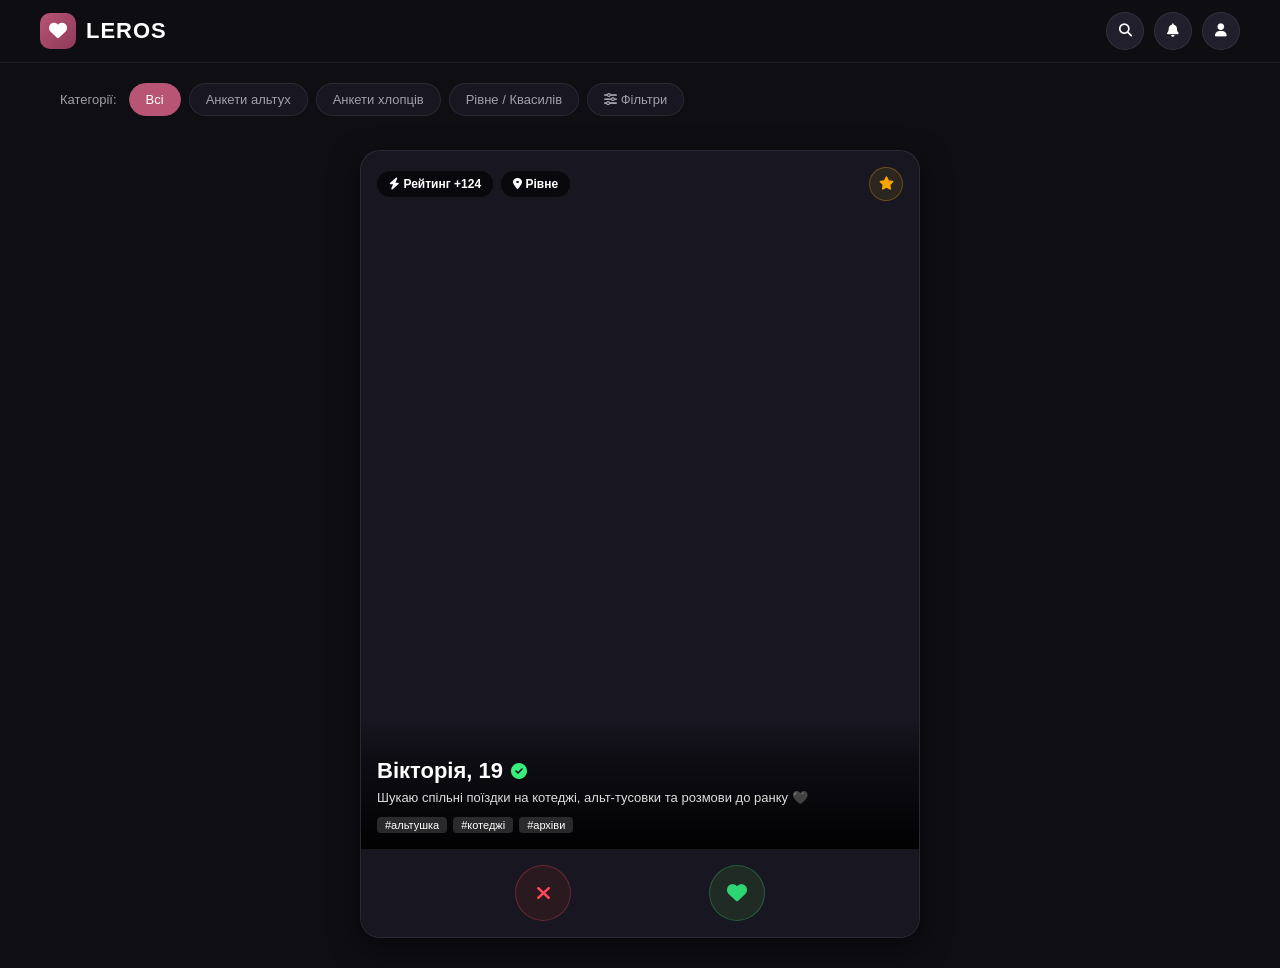
==== pages/index.html @ 8351392c "Test" ====
<!DOCTYPE html>
<html lang="uk">
<head>
    <meta charset="UTF-8">
    <meta name="viewport" content="width=device-width, initial-scale=1.0">
    <title>LEROS — Профілі</title>
    <link rel="stylesheet" href="style.css">
    <link rel="stylesheet" href="https://cdnjs.cloudflare.com/ajax/libs/font-awesome/6.4.0/css/all.min.css">
</head>
<body>

    <!-- Header / Navbar -->
    <header class="app-header">
        <div class="header-container">
            <div class="brand-logo">
                <div class="logo-icon">
                    <i class="fa-solid fa-heart"></i>
                </div>
                <span class="logo-text">LEROS</span>
            </div>

            <div class="header-actions">
                <button class="icon-btn" aria-label="Пошук"><i class="fa-solid fa-magnifying-glass"></i></button>
                <button class="icon-btn" aria-label="Сповіщення"><i class="fa-solid fa-bell"></i></button>
                <button class="icon-btn avatar-btn" aria-label="Профіль"><i class="fa-solid fa-user"></i></button>
            </div>
        </div>
    </header>

    <!-- Main Container -->
    <main class="main-layout">

        <!-- Feed Content Area -->
        <section class="content-area">

            <!-- Category Filter Bar -->
            <div class="category-bar">
                <span class="category-label">Категорії:</span>
                <button class="chip active">Всі</button>
                <button class="chip">Анкети альтух</button>
                <button class="chip">Анкети хлопців</button>
                <button class="chip">Рівне / Квасилів</button>
                <button class="chip filter-more"><i class="fa-solid fa-sliders"></i> Фільтри</button>
            </div>

            <!-- Swipe Dating Card Section -->
            <div class="card-section">
                <div class="dating-card">
                    <div class="card-image" style="background-image: url('https://images.unsplash.com/photo-1534528741775-53994a69daeb?auto=format&fit=crop&w=800&q=80');">
                        <div class="card-badge-top">
                            <span class="tag-status"><i class="fa-solid fa-bolt"></i> Рейтинг +124</span>
                            <span class="tag-loc"><i class="fa-solid fa-location-dot"></i> Рівне</span>
                            <button class="rating-btn" type="button" title="Оцінити профіль" aria-label="Оцінити профіль"><i class="fa-solid fa-star"></i></button>
                        </div>
                        <div class="card-overlay">
                            <h2>Вікторія, 19 <i class="fa-solid fa-circle-check verified-icon"></i></h2>
                            <p class="bio">Шукаю спільні поїздки на котеджі, альт-тусовки та розмови до ранку 🖤</p>
                            <div class="tags-list">
                                <span class="mini-tag">#альтушка</span>
                                <span class="mini-tag">#котеджі</span>
                                <span class="mini-tag">#архіви</span>
                            </div>
                        </div>
                    </div>

                    <!-- Action Controls -->
                    <div class="card-actions">
                        <button class="action-btn dislike-btn" title="Дізлайк (Рейтинг -)"><i class="fa-solid fa-xmark"></i></button>
                        <button class="action-btn like-btn" title="Лайк (Рейтинг +)"><i class="fa-solid fa-heart"></i></button>
                    </div>
                </div>
            </div>
        </section>

    </main>

</body>
</html>
---- pages/style.css ----
/* Base Reset & Variables */
:root {
    --bg-dark: #0f0e13;
    --bg-card: #181621;
    --bg-surface: #221f2d;
    --accent-pink: #b85474;
    --accent-gradient: linear-gradient(135deg, #b85474 0%, #8e3a59 100%);
    --text-primary: #ffffff;
    --text-secondary: #a0a0ab;
    --border-color: rgba(255, 255, 255, 0.08);
    --border-radius-lg: 20px;
    --border-radius-md: 12px;
    --border-radius-sm: 8px;
    --font-family: -apple-system, BlinkMacSystemFont, "Segoe UI", Roboto, Helvetica, Arial, sans-serif;
}

* {
    box-sizing: border-box;
    margin: 0;
    padding: 0;
}

body {
    background-color: var(--bg-dark);
    color: var(--text-primary);
    font-family: var(--font-family);
    min-height: 100vh;
    display: flex;
    flex-direction: column;
}

/* Header */
.app-header {
    background-color: rgba(15, 14, 19, 0.9);
    backdrop-filter: blur(10px);
    border-bottom: 1px solid var(--border-color);
    position: sticky;
    top: 0;
    z-index: 100;
    padding: 12px 20px;
}

.header-container {
    max-width: 1200px;
    margin: 0 auto;
    display: flex;
    align-items: center;
    justify-content: space-between;
}

.brand-logo {
    display: flex;
    align-items: center;
    gap: 10px;
}

.logo-icon {
    width: 36px;
    height: 36px;
    background: var(--accent-gradient);
    border-radius: 10px;
    display: flex;
    align-items: center;
    justify-content: center;
    color: #fff;
    font-size: 18px;
}

.logo-text {
    font-weight: 900;
    font-size: 22px;
    letter-spacing: 1px;
}

.header-actions {
    display: flex;
    align-items: center;
    gap: 10px;
}

.icon-btn {
    background: var(--bg-surface);
    border: 1px solid var(--border-color);
    color: var(--text-primary);
    width: 38px;
    height: 38px;
    border-radius: 50%;
    display: flex;
    align-items: center;
    justify-content: center;
    cursor: pointer;
}

/* Layout */
.main-layout {
    max-width: 1200px;
    margin: 0 auto;
    width: 100%;
    display: flex;
    gap: 24px;
    padding: 20px;
    flex: 1;
}

/* Content Area */
.content-area {
    flex: 1;
    display: flex;
    flex-direction: column;
    gap: 20px;
}

/* Categories Bar */
.category-bar {
    display: flex;
    align-items: center;
    gap: 8px;
    overflow-x: auto;
    padding-bottom: 4px;
}

.category-label {
    font-size: 13px;
    color: var(--text-secondary);
    white-space: nowrap;
    margin-right: 4px;
}

.chip {
    background: var(--bg-card);
    border: 1px solid var(--border-color);
    color: var(--text-secondary);
    padding: 8px 16px;
    border-radius: 20px;
    font-size: 13px;
    white-space: nowrap;
    cursor: pointer;
}

.chip.active {
    background: var(--accent-pink);
    color: #fff;
    border-color: var(--accent-pink);
}

/* Dating Card Section */
.card-section {
    display: flex;
    justify-content: center;
    margin: 10px 0;
}

.dating-card {
    width: 100%;
    max-width: 560px;
    background-color: var(--bg-card);
    border-radius: var(--border-radius-lg);
    overflow: hidden;
    border: 1px solid var(--border-color);
    box-shadow: 0 10px 30px rgba(0, 0, 0, 0.5);
    display: flex;
    flex-direction: column;
}

.card-image {
    height: auto;
    aspect-ratio: 4 / 5;
    flex: none;
    background-size: cover;
    background-position: center;
    position: relative;
    display: flex;
    flex-direction: column;
    justify-content: space-between;
    padding: 16px;
}

.card-badge-top {
    display: flex;
    align-items: center;
    gap: 8px;
}

.tag-status, .tag-loc {
    background: rgba(0, 0, 0, 0.6);
    backdrop-filter: blur(5px);
    padding: 6px 12px;
    border-radius: 20px;
    font-size: 12px;
    font-weight: 600;
}

.card-overlay {
    background: linear-gradient(to top, rgba(0,0,0,0.95) 0%, rgba(0,0,0,0.4) 70%, rgba(0,0,0,0) 100%);
    margin: -16px;
    padding: 40px 16px 16px 16px;
}

.card-overlay h2 {
    font-size: 22px;
    display: flex;
    align-items: center;
    gap: 8px;
}

.verified-icon {
    color: #38ef7d;
    font-size: 16px;
}

.bio {
    font-size: 13px;
    color: #ddd;
    margin: 6px 0 12px 0;
}

.tags-list {
    display: flex;
    gap: 6px;
}

.mini-tag {
    font-size: 11px;
    background: rgba(255, 255, 255, 0.15);
    padding: 2px 8px;
    border-radius: 4px;
}

.card-actions {
    display: flex;
    justify-content: space-evenly;
    align-items: center;
    padding: 16px;
    background-color: var(--bg-card);
}

.action-btn {
    width: 56px;
    height: 56px;
    border-radius: 50%;
    border: none;
    font-size: 20px;
    cursor: pointer;
    display: flex;
    align-items: center;
    justify-content: center;
}

.dislike-btn {
    background: #2a1a20;
    color: #ff4757;
    border: 1px solid rgba(255, 71, 87, 0.3);
}

.rating-btn {
    width: 34px;
    height: 34px;
    flex: 0 0 34px;
    margin-left: auto;
    border-radius: 50%;
    background: #2b261f;
    color: #ffa502;
    border: 1px solid rgba(255, 165, 2, 0.3);
    display: flex;
    align-items: center;
    justify-content: center;
    cursor: pointer;
}

.like-btn {
    background: #1f2b24;
    color: #2ed573;
    border: 1px solid rgba(46, 213, 115, 0.3);
}
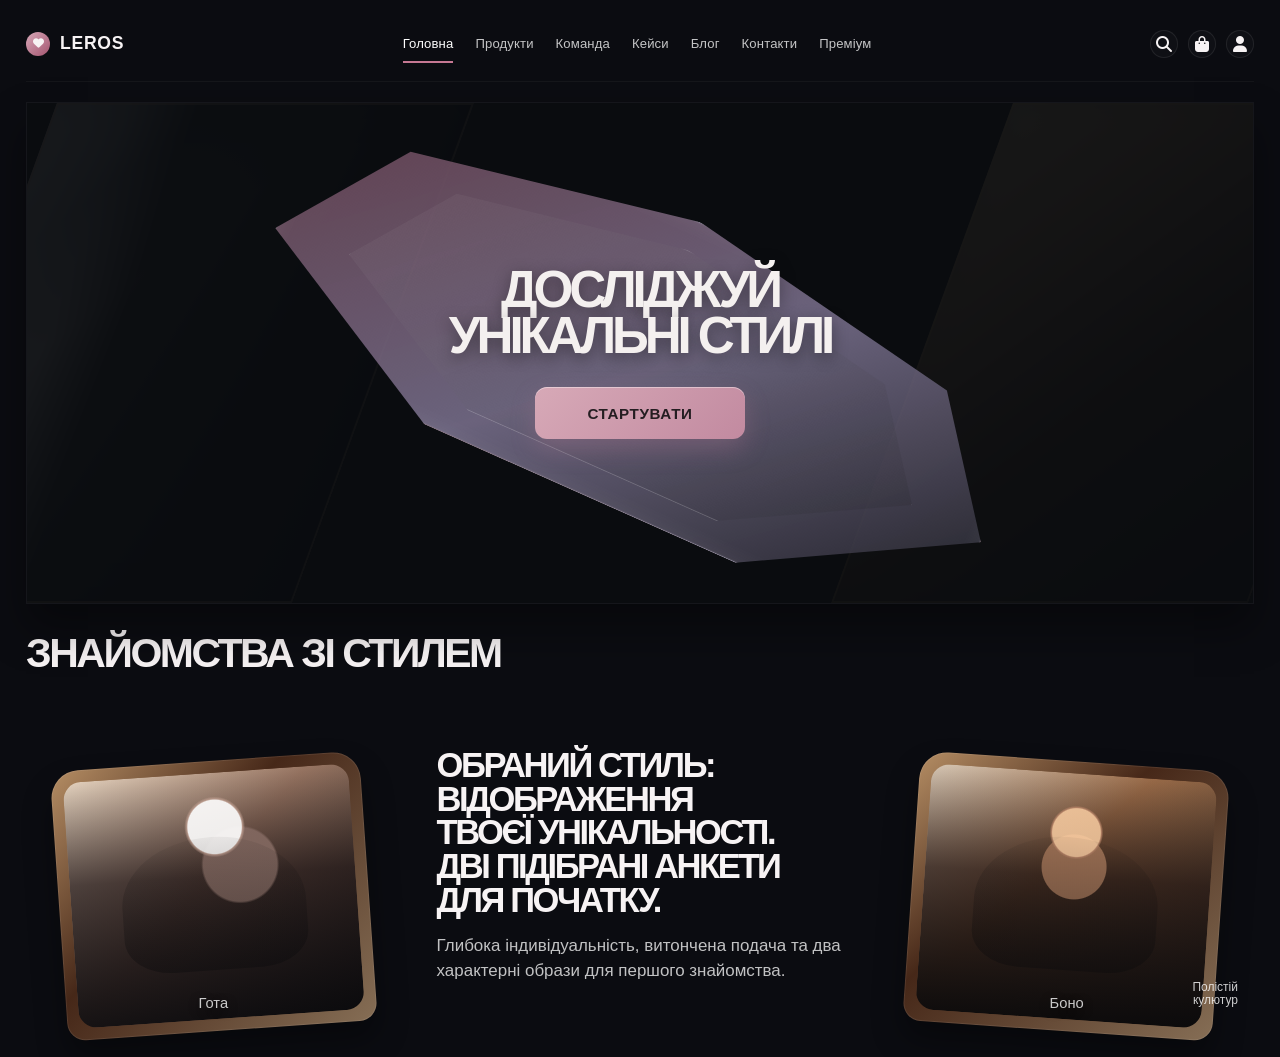
==== commit 2a4c7bdb: "main/page+case/page" ====
--- a/pages/index.html
+++ b/pages/index.html
@@ -3,76 +3,70 @@
 <head>
     <meta charset="UTF-8">
     <meta name="viewport" content="width=device-width, initial-scale=1.0">
-    <title>LEROS — Профілі</title>
+    <title>LEROS — Головна</title>
     <link rel="stylesheet" href="style.css">
     <link rel="stylesheet" href="https://cdnjs.cloudflare.com/ajax/libs/font-awesome/6.4.0/css/all.min.css">
 </head>
-<body>
+<body class="home-body">
+    <div class="page-shell">
+        <header class="topbar">
+            <a href="index.html" class="brand" aria-label="На головну">
+                <span class="brand-mark"><i class="fa-solid fa-heart"></i></span>
+                <span class="brand-name">LEROS</span>
+            </a>
 
-    <!-- Header / Navbar -->
-    <header class="app-header">
-        <div class="header-container">
-            <div class="brand-logo">
-                <div class="logo-icon">
-                    <i class="fa-solid fa-heart"></i>
+            <nav class="main-nav" aria-label="Основна навігація">
+                <a href="index.html" class="active">Головна</a>
+                <a href="index.html">Продукти</a>
+                <a href="index.html">Команда</a>
+                <a href="altu-case.html">Кейси</a>
+                <a href="index.html">Блог</a>
+                <a href="index.html">Контакти</a>
+                <a href="index.html">Преміум</a>
+            </nav>
+
+            <div class="tools" aria-label="Інструменти">
+                <button class="tool-btn" aria-label="Пошук"><i class="fa-solid fa-magnifying-glass"></i></button>
+                <button class="tool-btn" aria-label="Вибране"><i class="fa-solid fa-bag-shopping"></i></button>
+                <button class="tool-btn" aria-label="Профіль"><i class="fa-solid fa-user"></i></button>
+            </div>
+        </header>
+
+        <main class="home-main">
+            <section class="hero-panel" aria-label="Розділ стилів">
+                <div class="hero-center">
+                    <div class="hero-shape"></div>
+                    <h1>ДОСЛІДЖУЙ<br>УНІКАЛЬНІ СТИЛІ</h1>
+                    <a href="altu-case.html" class="primary-btn">СТАРТУВАТИ</a>
                 </div>
-                <span class="logo-text">LEROS</span>
-            </div>
+            </section>
 
-            <div class="header-actions">
-                <button class="icon-btn" aria-label="Пошук"><i class="fa-solid fa-magnifying-glass"></i></button>
-                <button class="icon-btn" aria-label="Сповіщення"><i class="fa-solid fa-bell"></i></button>
-                <button class="icon-btn avatar-btn" aria-label="Профіль"><i class="fa-solid fa-user"></i></button>
-            </div>
-        </div>
-    </header>
+            <section class="showcase" aria-label="Показ стилів">
+                <h2>ЗНАЙОМСТВА ЗІ СТИЛЕМ</h2>
 
-    <!-- Main Container -->
-    <main class="main-layout">
+                <div class="feature-row">
+                    <article class="card-portrait left-card">
+                        <div class="portrait-frame">
+                            <div class="portrait-inner portrait-one"></div>
+                        </div>
+                        <div class="portrait-tag">Гота</div>
+                    </article>
 
-        <!-- Feed Content Area -->
-        <section class="content-area">
+                    <article class="feature-copy">
+                        <h3>ОБРАНИЙ СТИЛЬ:<br>ВІДОБРАЖЕННЯ<br>ТВОЄЇ УНІКАЛЬНОСТІ.<br>ДВІ ПІДІБРАНІ АНКЕТИ<br>ДЛЯ ПОЧАТКУ.</h3>
+                        <p>Глибока індивідуальність, витончена подача та два характерні образи для першого знайомства.</p>
+                    </article>
 
-            <!-- Category Filter Bar -->
-            <div class="category-bar">
-                <span class="category-label">Категорії:</span>
-                <button class="chip active">Всі</button>
-                <button class="chip">Анкети альтух</button>
-                <button class="chip">Анкети хлопців</button>
-                <button class="chip">Рівне / Квасилів</button>
-                <button class="chip filter-more"><i class="fa-solid fa-sliders"></i> Фільтри</button>
-            </div>
-
-            <!-- Swipe Dating Card Section -->
-            <div class="card-section">
-                <div class="dating-card">
-                    <div class="card-image" style="background-image: url('https://images.unsplash.com/photo-1534528741775-53994a69daeb?auto=format&fit=crop&w=800&q=80');">
-                        <div class="card-badge-top">
-                            <span class="tag-status"><i class="fa-solid fa-bolt"></i> Рейтинг +124</span>
-                            <span class="tag-loc"><i class="fa-solid fa-location-dot"></i> Рівне</span>
-                            <button class="rating-btn" type="button" title="Оцінити профіль" aria-label="Оцінити профіль"><i class="fa-solid fa-star"></i></button>
+                    <article class="card-portrait right-card">
+                        <div class="portrait-frame">
+                            <div class="portrait-inner portrait-two"></div>
                         </div>
-                        <div class="card-overlay">
-                            <h2>Вікторія, 19 <i class="fa-solid fa-circle-check verified-icon"></i></h2>
-                            <p class="bio">Шукаю спільні поїздки на котеджі, альт-тусовки та розмови до ранку 🖤</p>
-                            <div class="tags-list">
-                                <span class="mini-tag">#альтушка</span>
-                                <span class="mini-tag">#котеджі</span>
-                                <span class="mini-tag">#архіви</span>
-                            </div>
-                        </div>
-                    </div>
-
-                    <!-- Action Controls -->
-                    <div class="card-actions">
-                        <button class="action-btn dislike-btn" title="Дізлайк (Рейтинг -)"><i class="fa-solid fa-xmark"></i></button>
-                        <button class="action-btn like-btn" title="Лайк (Рейтинг +)"><i class="fa-solid fa-heart"></i></button>
-                    </div>
+                        <div class="portrait-tag">Боно</div>
+                        <div class="portrait-subtag">Полістій<br>кулютур</div>
+                    </article>
                 </div>
-            </div>
-        </section>
-
-    </main>
-
+            </section>
+        </main>
+    </div>
 </body>
-</html>+</html>
--- a/pages/style.css
+++ b/pages/style.css
@@ -1,17 +1,17 @@
-/* Base Reset & Variables */
 :root {
-    --bg-dark: #0f0e13;
-    --bg-card: #181621;
-    --bg-surface: #221f2d;
-    --accent-pink: #b85474;
-    --accent-gradient: linear-gradient(135deg, #b85474 0%, #8e3a59 100%);
-    --text-primary: #ffffff;
-    --text-secondary: #a0a0ab;
-    --border-color: rgba(255, 255, 255, 0.08);
-    --border-radius-lg: 20px;
-    --border-radius-md: 12px;
-    --border-radius-sm: 8px;
-    --font-family: -apple-system, BlinkMacSystemFont, "Segoe UI", Roboto, Helvetica, Arial, sans-serif;
+    --bg: #0b0c11;
+    --bg-soft: #12131a;
+    --panel: rgba(255, 255, 255, 0.02);
+    --panel-strong: rgba(255, 255, 255, 0.04);
+    --text: #f7f3f4;
+    --muted: #d7d0d6;
+    --pink: #c67893;
+    --pink-deep: #a4546f;
+    --line: rgba(255, 255, 255, 0.08);
+    --shadow: 0 24px 40px rgba(0, 0, 0, 0.38);
+    --radius-lg: 26px;
+    --radius-md: 20px;
+    --radius-sm: 12px;
 }
 
 * {
@@ -20,236 +20,397 @@
     padding: 0;
 }
 
-body {
-    background-color: var(--bg-dark);
-    color: var(--text-primary);
-    font-family: var(--font-family);
-    min-height: 100vh;
+html {
+    scroll-behavior: smooth;
+}
+
+body.home-body {
+    background: var(--bg);
+    color: var(--text);
+    font-family: -apple-system, BlinkMacSystemFont, "Segoe UI", sans-serif;
+}
+
+button,
+a {
+    font: inherit;
+}
+
+.page-shell {
+    max-width: 1320px;
+    margin: 0 auto;
+    padding: 18px 26px 36px;
+}
+
+.topbar {
+    display: flex;
+    align-items: center;
+    justify-content: space-between;
+    gap: 18px;
+    min-height: 64px;
+    padding-bottom: 12px;
+    border-bottom: 1px solid rgba(255,255,255,0.04);
+}
+
+.brand {
+    display: inline-flex;
+    align-items: center;
+    gap: 10px;
+    text-decoration: none;
+    color: var(--text);
+}
+
+.brand-mark {
+    width: 24px;
+    height: 24px;
+    border-radius: 50%;
+    background: linear-gradient(135deg, #d7a8b8 0%, var(--pink-deep) 100%);
+    display: inline-flex;
+    align-items: center;
+    justify-content: center;
+    font-size: 11px;
+}
+
+.brand-name {
+    font-size: 1.1rem;
+    font-weight: 800;
+    letter-spacing: 0.04em;
+}
+
+.main-nav {
+    display: flex;
+    align-items: center;
+    justify-content: center;
+    gap: 22px;
+    flex-wrap: wrap;
+}
+
+.main-nav a {
+    position: relative;
+    text-decoration: none;
+    color: rgba(255,255,255,0.76);
+    font-size: 0.82rem;
+    letter-spacing: 0.01em;
+    transition: color 0.2s ease;
+}
+
+.main-nav a:hover,
+.main-nav a:focus-visible,
+.main-nav a.active {
+    color: #fff;
+}
+
+.main-nav a::after {
+    content: "";
+    position: absolute;
+    left: 0;
+    right: 0;
+    bottom: -12px;
+    height: 2px;
+    background: var(--pink);
+    opacity: 0;
+    transition: opacity 0.2s ease;
+}
+
+.main-nav a:hover::after,
+.main-nav a:focus-visible::after,
+.main-nav a.active::after {
+    opacity: 1;
+}
+
+.tools {
+    display: flex;
+    align-items: center;
+    gap: 10px;
+}
+
+.tool-btn {
+    width: 28px;
+    height: 28px;
+    border-radius: 50%;
+    background: rgba(255,255,255,0.02);
+    border: 1px solid var(--line);
+    color: var(--text);
+    display: inline-flex;
+    align-items: center;
+    justify-content: center;
+    cursor: pointer;
+}
+
+.home-main {
+    padding-top: 20px;
+}
+
+.hero-panel {
+    position: relative;
+    min-height: 500px;
+    overflow: hidden;
+    background: #0b0d12;
+    box-shadow: var(--shadow);
+    border: 1px solid rgba(255,255,255,0.04);
+}
+
+.hero-panel::before,
+.hero-panel::after {
+    content: "";
+    position: absolute;
+    top: 0;
+    bottom: 0;
+    width: 34%;
+    z-index: 0;
+}
+
+.hero-panel::before {
+    left: -5%;
+    background:
+        linear-gradient(90deg, rgba(255,255,255,0.82) 0%, rgba(255,255,255,0.18) 18%, rgba(13,13,14,0.76) 34%, rgba(7,8,10,1) 100%),
+        linear-gradient(135deg, #b0b5b9 0%, #7d8289 18%, #d5d0d1 35%, #8d8f93 60%, #20262d 100%);
+    transform: skewX(-20deg);
+    box-shadow: inset 0 0 0 2px rgba(255, 201, 160, 0.48), inset 0 0 40px rgba(0,0,0,0.18);
+}
+
+.hero-panel::after {
+    right: -7%;
+    background:
+        linear-gradient(135deg, rgba(255,220,146,0.25), rgba(96,66,42,0.18) 40%, rgba(10,8,10,0.7) 100%),
+        linear-gradient(135deg, #f0d2a4 0%, #ca9e6f 22%, #5d402d 54%, #1b1619 100%);
+    transform: skewX(-20deg);
+    box-shadow: inset 0 0 0 2px rgba(243,203,125,0.42), inset 0 0 25px rgba(0,0,0,0.12);
+}
+
+.hero-center {
+    position: relative;
+    z-index: 1;
     display: flex;
     flex-direction: column;
-}
-
-/* Header */
-.app-header {
-    background-color: rgba(15, 14, 19, 0.9);
-    backdrop-filter: blur(10px);
-    border-bottom: 1px solid var(--border-color);
-    position: sticky;
-    top: 0;
-    z-index: 100;
-    padding: 12px 20px;
-}
-
-.header-container {
-    max-width: 1200px;
-    margin: 0 auto;
-    display: flex;
-    align-items: center;
-    justify-content: space-between;
-}
-
-.brand-logo {
-    display: flex;
-    align-items: center;
-    gap: 10px;
-}
-
-.logo-icon {
-    width: 36px;
-    height: 36px;
-    background: var(--accent-gradient);
-    border-radius: 10px;
-    display: flex;
-    align-items: center;
-    justify-content: center;
-    color: #fff;
-    font-size: 18px;
-}
-
-.logo-text {
+    align-items: center;
+    justify-content: center;
+    text-align: center;
+    min-height: 500px;
+    padding: 36px 32px;
+    background: rgba(10, 12, 15, 0.94);
+}
+
+.hero-shape {
+    position: absolute;
+    inset: 18% 15% 16% 15%;
+    border: 1px solid rgba(255,255,255,0.28);
+    border-radius: 34px;
+    transform: rotate(24deg) scale(0.9);
+    background:
+        linear-gradient(140deg, rgba(104, 65, 79, 0.92), rgba(148, 136, 171, 0.7) 52%, rgba(30, 32, 38, 0.8));
+    box-shadow: inset 0 0 0 1px rgba(255,255,255,0.06), inset 0 0 25px rgba(255,255,255,0.08);
+    clip-path: polygon(50% 0%, 88% 18%, 100% 60%, 72% 100%, 28% 100%, 0% 60%, 12% 18%);
+}
+
+.hero-shape::before {
+    content: "";
+    position: absolute;
+    inset: 10% 10% 10% 10%;
+    border: 1px solid rgba(255,255,255,0.18);
+    border-radius: 26px;
+    background: linear-gradient(135deg, rgba(255,255,255,0.06), rgba(0,0,0,0.1));
+    clip-path: polygon(50% 0%, 88% 18%, 100% 60%, 72% 100%, 28% 100%, 0% 60%, 12% 18%);
+}
+
+.hero-center h1 {
+    position: relative;
+    z-index: 1;
+    font-size: clamp(2.6rem, 4vw, 4.1rem);
+    line-height: 0.9;
+    letter-spacing: -0.08em;
     font-weight: 900;
-    font-size: 22px;
-    letter-spacing: 1px;
-}
-
-.header-actions {
-    display: flex;
-    align-items: center;
-    gap: 10px;
-}
-
-.icon-btn {
-    background: var(--bg-surface);
-    border: 1px solid var(--border-color);
-    color: var(--text-primary);
-    width: 38px;
-    height: 38px;
-    border-radius: 50%;
-    display: flex;
-    align-items: center;
-    justify-content: center;
-    cursor: pointer;
-}
-
-/* Layout */
-.main-layout {
-    max-width: 1200px;
-    margin: 0 auto;
+    text-transform: uppercase;
+    margin-bottom: 28px;
+    color: #f4f0ef;
+    text-shadow: 0 4px 16px rgba(0,0,0,0.4);
+}
+
+.primary-btn {
+    position: relative;
+    z-index: 1;
+    display: inline-flex;
+    align-items: center;
+    justify-content: center;
+    min-width: 210px;
+    height: 52px;
+    padding: 0 28px;
+    border-radius: 12px;
+    background: linear-gradient(135deg, #d7a9b7 0%, #c28aa0 100%);
+    color: rgba(18, 16, 18, 0.9);
+    text-decoration: none;
+    font-size: 0.95rem;
+    font-weight: 900;
+    letter-spacing: 0.04em;
+    text-transform: uppercase;
+    box-shadow: inset 0 1px 0 rgba(255,255,255,0.4), 0 10px 24px rgba(190, 127, 154, 0.28);
+}
+
+.showcase {
+    padding-top: 28px;
+}
+
+.showcase h2 {
+    margin: 0 0 26px;
+    font-size: clamp(2.1rem, 3.2vw, 3.6rem);
+    line-height: 1.05;
+    letter-spacing: -0.06em;
+    font-weight: 900;
+    text-transform: uppercase;
+}
+
+.feature-row {
+    display: grid;
+    grid-template-columns: 1fr 1.15fr 1fr;
+    gap: 24px;
+    align-items: end;
+}
+
+.card-portrait {
+    position: relative;
+    display: flex;
+    justify-content: center;
+    align-items: flex-end;
+    min-height: 320px;
+}
+
+.portrait-frame {
+    width: min(100%, 310px);
+    height: 270px;
+    padding: 12px;
+    border-radius: 28px 28px 18px 18px;
+    background: linear-gradient(135deg, rgba(234, 182, 126, 0.76), rgba(75, 42, 25, 0.92) 40%, rgba(209, 170, 127, 0.62));
+    box-shadow: 0 18px 30px rgba(0,0,0,0.35), inset 0 0 0 1px rgba(255,255,255,0.08);
+    transform: rotate(-4deg);
+}
+
+.left-card .portrait-frame {
+    transform: rotate(-4deg) translateY(10px);
+}
+
+.right-card .portrait-frame {
+    transform: rotate(4deg) translateY(10px);
+}
+
+.portrait-inner {
+    position: relative;
     width: 100%;
-    display: flex;
-    gap: 24px;
-    padding: 20px;
-    flex: 1;
-}
-
-/* Content Area */
-.content-area {
-    flex: 1;
-    display: flex;
-    flex-direction: column;
-    gap: 20px;
-}
-
-/* Categories Bar */
-.category-bar {
-    display: flex;
-    align-items: center;
-    gap: 8px;
-    overflow-x: auto;
-    padding-bottom: 4px;
-}
-
-.category-label {
-    font-size: 13px;
-    color: var(--text-secondary);
-    white-space: nowrap;
-    margin-right: 4px;
-}
-
-.chip {
-    background: var(--bg-card);
-    border: 1px solid var(--border-color);
-    color: var(--text-secondary);
-    padding: 8px 16px;
-    border-radius: 20px;
-    font-size: 13px;
-    white-space: nowrap;
-    cursor: pointer;
-}
-
-.chip.active {
-    background: var(--accent-pink);
-    color: #fff;
-    border-color: var(--accent-pink);
-}
-
-/* Dating Card Section */
-.card-section {
-    display: flex;
-    justify-content: center;
-    margin: 10px 0;
-}
-
-.dating-card {
-    width: 100%;
-    max-width: 560px;
-    background-color: var(--bg-card);
-    border-radius: var(--border-radius-lg);
+    height: 100%;
+    border-radius: 18px;
     overflow: hidden;
-    border: 1px solid var(--border-color);
-    box-shadow: 0 10px 30px rgba(0, 0, 0, 0.5);
-    display: flex;
-    flex-direction: column;
-}
-
-.card-image {
-    height: auto;
-    aspect-ratio: 4 / 5;
-    flex: none;
-    background-size: cover;
-    background-position: center;
-    position: relative;
-    display: flex;
-    flex-direction: column;
-    justify-content: space-between;
-    padding: 16px;
-}
-
-.card-badge-top {
-    display: flex;
-    align-items: center;
-    gap: 8px;
-}
-
-.tag-status, .tag-loc {
-    background: rgba(0, 0, 0, 0.6);
-    backdrop-filter: blur(5px);
-    padding: 6px 12px;
-    border-radius: 20px;
-    font-size: 12px;
-    font-weight: 600;
-}
-
-.card-overlay {
-    background: linear-gradient(to top, rgba(0,0,0,0.95) 0%, rgba(0,0,0,0.4) 70%, rgba(0,0,0,0) 100%);
-    margin: -16px;
-    padding: 40px 16px 16px 16px;
-}
-
-.card-overlay h2 {
-    font-size: 22px;
-    display: flex;
-    align-items: center;
-    gap: 8px;
-}
-
-.verified-icon {
-    color: #38ef7d;
-    font-size: 16px;
-}
-
-.bio {
-    font-size: 13px;
-    color: #ddd;
-    margin: 6px 0 12px 0;
-}
-
-.tags-list {
-    display: flex;
-    gap: 6px;
-}
-
-.mini-tag {
-    font-size: 11px;
-    background: rgba(255, 255, 255, 0.15);
-    padding: 2px 8px;
-    border-radius: 4px;
-}
-
-.card-actions {
-    display: flex;
-    justify-content: space-evenly;
-    align-items: center;
-    padding: 16px;
-    background-color: var(--bg-card);
-}
-
-.action-btn {
-    width: 56px;
-    height: 56px;
-    border-radius: 50%;
-    border: none;
-    font-size: 20px;
-    cursor: pointer;
-    display: flex;
-    align-items: center;
-    justify-content: center;
-}
-
-.dislike-btn {
-    background: #2a1a20;
-    color: #ff4757;
-    border: 1px solid rgba(255, 71, 87, 0.3);
+}
+
+.portrait-one {
+    background:
+        radial-gradient(circle at 52% 22%, rgba(255,255,255,0.9) 0 11%, rgba(193,160,146,0.8) 11.5%, transparent 12.5%),
+        radial-gradient(circle at 60% 38%, rgba(130,104,96,0.92) 0 16%, transparent 17%),
+        linear-gradient(180deg, rgba(208, 175, 144, 0.18), rgba(28, 20, 21, 0.7) 42%, rgba(9, 9, 12, 0.9) 100%),
+        linear-gradient(135deg, #e7d9c8 0%, #8b6858 46%, #221d1b 100%);
+}
+
+.portrait-two {
+    background:
+        radial-gradient(circle at 52% 24%, rgba(255,210,166,0.82) 0 10%, rgba(184,132,104,0.8) 10.5%, transparent 11.2%),
+        radial-gradient(circle at 52% 38%, rgba(164,118,89,0.9) 0 15%, transparent 15.5%),
+        linear-gradient(180deg, rgba(212, 180, 128, 0.14), rgba(34, 23, 20, 0.72) 42%, rgba(11, 10, 11, 0.96) 100%),
+        linear-gradient(135deg, #d8cbbe 0%, #8d5d3e 42%, #231d1b 100%);
+}
+
+.portrait-one::before,
+.portrait-two::before {
+    content: "";
+    position: absolute;
+    inset: 26% 18% 20% 18%;
+    background: linear-gradient(180deg, rgba(24, 20, 18, 0.05), rgba(9, 9, 11, 0.38));
+    border-radius: 50% 50% 26% 26%;
+}
+
+.portrait-tag {
+    position: absolute;
+    left: 50%;
+    bottom: 10px;
+    transform: translateX(-50%);
+    font-size: 0.92rem;
+    color: rgba(255,255,255,0.78);
+    text-shadow: 0 3px 10px rgba(0,0,0,0.5);
+}
+
+.portrait-subtag {
+    position: absolute;
+    right: 16px;
+    bottom: 14px;
+    color: rgba(255,255,255,0.8);
+    font-size: 0.75rem;
+    line-height: 1.1;
+    text-align: right;
+}
+
+.feature-copy {
+    padding: 10px 12px 0;
+    align-self: center;
+}
+
+.feature-copy h3 {
+    font-size: clamp(2rem, 2.7vw, 3.3rem);
+    line-height: 0.98;
+    letter-spacing: -0.07em;
+    font-weight: 900;
+    text-transform: uppercase;
+    margin: 0 0 16px;
+}
+
+.feature-copy p {
+    color: rgba(255,255,255,0.75);
+    font-size: 1.06rem;
+    line-height: 1.45;
+    max-width: 480px;
+}
+
+@media (max-width: 980px) {
+    .topbar {
+        flex-wrap: wrap;
+        justify-content: center;
+    }
+
+    .main-nav {
+        width: 100%;
+        order: 3;
+    }
+
+    .hero-panel {
+        grid-template-columns: 1fr;
+    }
+
+    .hero-slab {
+        min-height: 180px;
+    }
+
+    .feature-row {
+        grid-template-columns: 1fr;
+        text-align: center;
+    }
+}
+
+@media (max-width: 640px) {
+    .page-shell {
+        padding-left: 14px;
+        padding-right: 14px;
+    }
+
+    .brand-name {
+        font-size: 1rem;
+    }
+
+    .main-nav {
+        gap: 12px 18px;
+    }
+
+    .showcase h2 {
+        font-size: 2.1rem;
+    }
+
+    .feature-copy h3 {
+        font-size: 2.2rem;
+    }
 }
 
 .rating-btn {
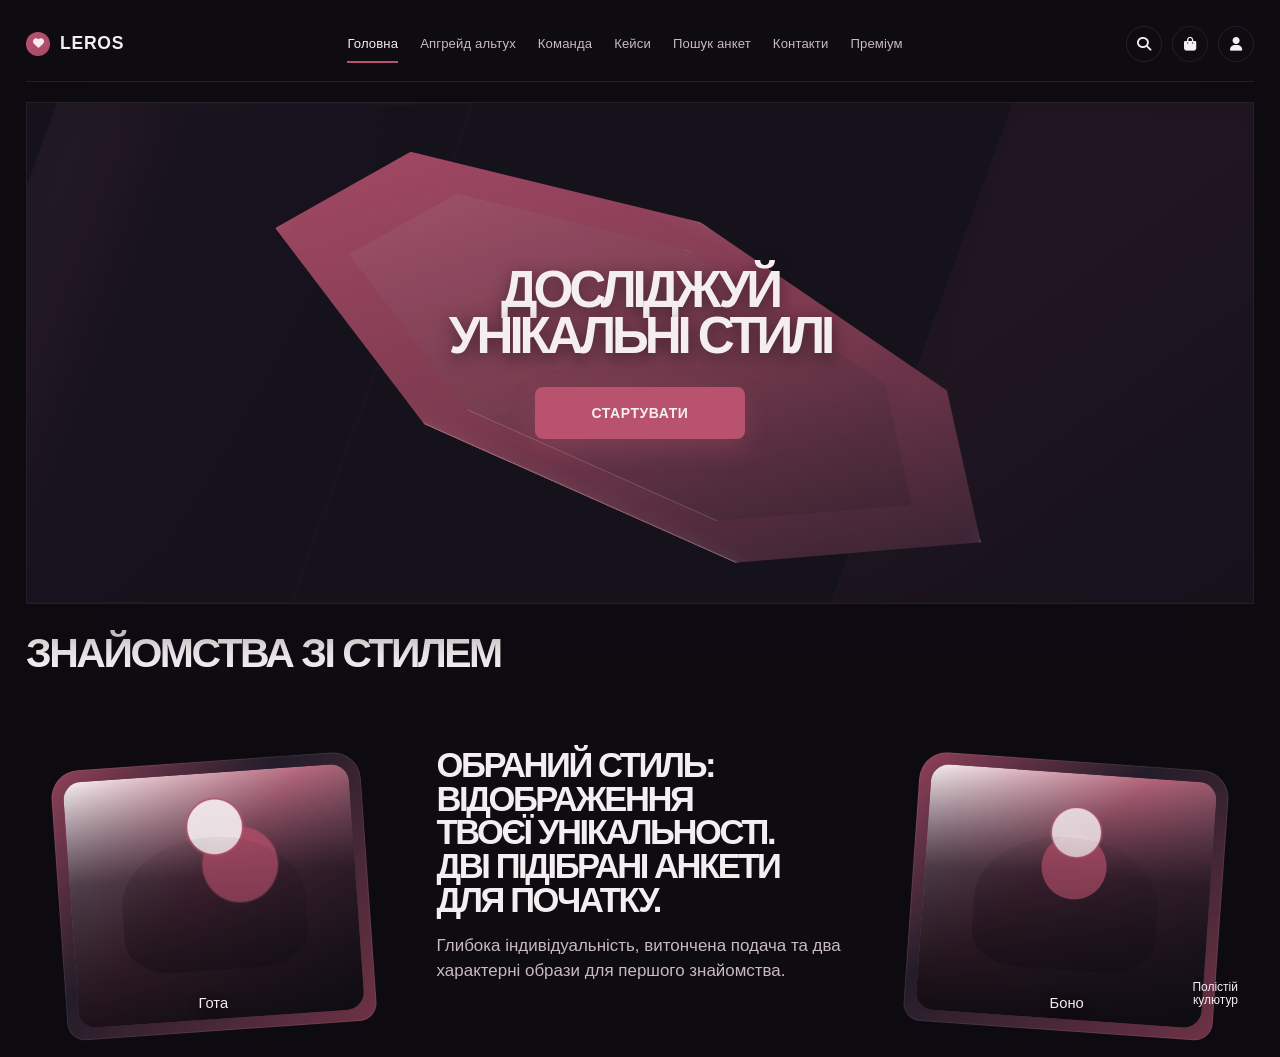
==== commit 47ab3bd3: "newbuttons" ====
--- a/pages/index.html
+++ b/pages/index.html
@@ -5,6 +5,7 @@
     <meta name="viewport" content="width=device-width, initial-scale=1.0">
     <title>LEROS — Головна</title>
     <link rel="stylesheet" href="style.css">
+    <link rel="stylesheet" href="buttons.css">
     <link rel="stylesheet" href="https://cdnjs.cloudflare.com/ajax/libs/font-awesome/6.4.0/css/all.min.css">
 </head>
 <body class="home-body">
@@ -17,10 +18,10 @@
 
             <nav class="main-nav" aria-label="Основна навігація">
                 <a href="index.html" class="active">Головна</a>
-                <a href="index.html">Продукти</a>
+                <a href="altu-case.html">Апгрейд альтух</a>
                 <a href="index.html">Команда</a>
                 <a href="altu-case.html">Кейси</a>
-                <a href="index.html">Блог</a>
+                <a href="altu-case.html">Пошук анкет</a>
                 <a href="index.html">Контакти</a>
                 <a href="index.html">Преміум</a>
             </nav>
@@ -37,7 +38,7 @@
                 <div class="hero-center">
                     <div class="hero-shape"></div>
                     <h1>ДОСЛІДЖУЙ<br>УНІКАЛЬНІ СТИЛІ</h1>
-                    <a href="altu-case.html" class="primary-btn">СТАРТУВАТИ</a>
+                    <a href="altu-case.html" class="primary-btn button--large">СТАРТУВАТИ</a>
                 </div>
             </section>
 
--- a/pages/style.css
+++ b/pages/style.css
@@ -1,14 +1,20 @@
 :root {
-    --bg: #0b0c11;
-    --bg-soft: #12131a;
-    --panel: rgba(255, 255, 255, 0.02);
-    --panel-strong: rgba(255, 255, 255, 0.04);
-    --text: #f7f3f4;
-    --muted: #d7d0d6;
-    --pink: #c67893;
-    --pink-deep: #a4546f;
-    --line: rgba(255, 255, 255, 0.08);
-    --shadow: 0 24px 40px rgba(0, 0, 0, 0.38);
+    --bg: #0E0B11;
+    --bg-soft: #17131D;
+    --panel: rgba(23, 19, 29, 0.92);
+    --panel-strong: #251E2B;
+    --text: #F5EEF0;
+    --muted: #C9BAC1;
+    --dusty-pink: #B8526F;
+    --rosewood: #A84B65;
+    --deep-charcoal: #0E0B11;
+    --dark-plum: #17131D;
+    --border-color: #251E2B;
+    --soft-white: #F5EEF0;
+    --pink: var(--dusty-pink);
+    --pink-deep: var(--rosewood);
+    --line: rgba(37, 30, 43, 0.9);
+    --shadow: 0 24px 40px rgba(14, 11, 17, 0.55);
     --radius-lg: 26px;
     --radius-md: 20px;
     --radius-sm: 12px;
@@ -48,7 +54,7 @@
     gap: 18px;
     min-height: 64px;
     padding-bottom: 12px;
-    border-bottom: 1px solid rgba(255,255,255,0.04);
+    border-bottom: 1px solid var(--border-color);
 }
 
 .brand {
@@ -63,7 +69,7 @@
     width: 24px;
     height: 24px;
     border-radius: 50%;
-    background: linear-gradient(135deg, #d7a8b8 0%, var(--pink-deep) 100%);
+    background: linear-gradient(135deg, var(--dusty-pink), var(--rosewood));
     display: inline-flex;
     align-items: center;
     justify-content: center;
@@ -87,7 +93,7 @@
 .main-nav a {
     position: relative;
     text-decoration: none;
-    color: rgba(255,255,255,0.76);
+    color: var(--muted);
     font-size: 0.82rem;
     letter-spacing: 0.01em;
     transition: color 0.2s ease;
@@ -96,7 +102,7 @@
 .main-nav a:hover,
 .main-nav a:focus-visible,
 .main-nav a.active {
-    color: #fff;
+    color: var(--soft-white);
 }
 
 .main-nav a::after {
@@ -123,19 +129,6 @@
     gap: 10px;
 }
 
-.tool-btn {
-    width: 28px;
-    height: 28px;
-    border-radius: 50%;
-    background: rgba(255,255,255,0.02);
-    border: 1px solid var(--line);
-    color: var(--text);
-    display: inline-flex;
-    align-items: center;
-    justify-content: center;
-    cursor: pointer;
-}
-
 .home-main {
     padding-top: 20px;
 }
@@ -144,9 +137,9 @@
     position: relative;
     min-height: 500px;
     overflow: hidden;
-    background: #0b0d12;
+    background: var(--deep-charcoal);
     box-shadow: var(--shadow);
-    border: 1px solid rgba(255,255,255,0.04);
+    border: 1px solid var(--border-color);
 }
 
 .hero-panel::before,
@@ -162,19 +155,19 @@
 .hero-panel::before {
     left: -5%;
     background:
-        linear-gradient(90deg, rgba(255,255,255,0.82) 0%, rgba(255,255,255,0.18) 18%, rgba(13,13,14,0.76) 34%, rgba(7,8,10,1) 100%),
-        linear-gradient(135deg, #b0b5b9 0%, #7d8289 18%, #d5d0d1 35%, #8d8f93 60%, #20262d 100%);
+        linear-gradient(90deg, rgba(245,238,240,0.5) 0%, rgba(245,238,240,0.12) 18%, rgba(23,19,29,0.76) 34%, var(--deep-charcoal) 100%),
+        linear-gradient(135deg, var(--dusty-pink) 0%, var(--rosewood) 40%, var(--dark-plum) 100%);
     transform: skewX(-20deg);
-    box-shadow: inset 0 0 0 2px rgba(255, 201, 160, 0.48), inset 0 0 40px rgba(0,0,0,0.18);
+    box-shadow: inset 0 0 0 2px rgba(184, 82, 111, 0.55), inset 0 0 40px rgba(14,11,17,0.35);
 }
 
 .hero-panel::after {
     right: -7%;
     background:
-        linear-gradient(135deg, rgba(255,220,146,0.25), rgba(96,66,42,0.18) 40%, rgba(10,8,10,0.7) 100%),
-        linear-gradient(135deg, #f0d2a4 0%, #ca9e6f 22%, #5d402d 54%, #1b1619 100%);
+        linear-gradient(135deg, rgba(184,82,111,0.32), rgba(168,75,101,0.2) 40%, rgba(14,11,17,0.7) 100%),
+        linear-gradient(135deg, var(--dusty-pink) 0%, var(--rosewood) 35%, var(--dark-plum) 100%);
     transform: skewX(-20deg);
-    box-shadow: inset 0 0 0 2px rgba(243,203,125,0.42), inset 0 0 25px rgba(0,0,0,0.12);
+    box-shadow: inset 0 0 0 2px rgba(168,75,101,0.5), inset 0 0 25px rgba(14,11,17,0.25);
 }
 
 .hero-center {
@@ -187,18 +180,18 @@
     text-align: center;
     min-height: 500px;
     padding: 36px 32px;
-    background: rgba(10, 12, 15, 0.94);
+    background: rgba(23, 19, 29, 0.94);
 }
 
 .hero-shape {
     position: absolute;
     inset: 18% 15% 16% 15%;
-    border: 1px solid rgba(255,255,255,0.28);
+    border: 1px solid rgba(245,238,240,0.28);
     border-radius: 34px;
     transform: rotate(24deg) scale(0.9);
     background:
-        linear-gradient(140deg, rgba(104, 65, 79, 0.92), rgba(148, 136, 171, 0.7) 52%, rgba(30, 32, 38, 0.8));
-    box-shadow: inset 0 0 0 1px rgba(255,255,255,0.06), inset 0 0 25px rgba(255,255,255,0.08);
+        linear-gradient(140deg, rgba(184,82,111,0.92), rgba(168,75,101,0.7) 52%, rgba(37,30,43,0.92));
+    box-shadow: inset 0 0 0 1px rgba(245,238,240,0.1), inset 0 0 25px rgba(245,238,240,0.08);
     clip-path: polygon(50% 0%, 88% 18%, 100% 60%, 72% 100%, 28% 100%, 0% 60%, 12% 18%);
 }
 
@@ -206,9 +199,9 @@
     content: "";
     position: absolute;
     inset: 10% 10% 10% 10%;
-    border: 1px solid rgba(255,255,255,0.18);
+    border: 1px solid rgba(245,238,240,0.18);
     border-radius: 26px;
-    background: linear-gradient(135deg, rgba(255,255,255,0.06), rgba(0,0,0,0.1));
+    background: linear-gradient(135deg, rgba(245,238,240,0.08), rgba(14,11,17,0.2));
     clip-path: polygon(50% 0%, 88% 18%, 100% 60%, 72% 100%, 28% 100%, 0% 60%, 12% 18%);
 }
 
@@ -221,28 +214,18 @@
     font-weight: 900;
     text-transform: uppercase;
     margin-bottom: 28px;
-    color: #f4f0ef;
-    text-shadow: 0 4px 16px rgba(0,0,0,0.4);
+    color: var(--soft-white);
+    text-shadow: 0 4px 16px rgba(14,11,17,0.55);
 }
 
 .primary-btn {
     position: relative;
     z-index: 1;
-    display: inline-flex;
-    align-items: center;
-    justify-content: center;
     min-width: 210px;
-    height: 52px;
-    padding: 0 28px;
-    border-radius: 12px;
-    background: linear-gradient(135deg, #d7a9b7 0%, #c28aa0 100%);
-    color: rgba(18, 16, 18, 0.9);
-    text-decoration: none;
-    font-size: 0.95rem;
-    font-weight: 900;
+    font-weight: 800;
     letter-spacing: 0.04em;
     text-transform: uppercase;
-    box-shadow: inset 0 1px 0 rgba(255,255,255,0.4), 0 10px 24px rgba(190, 127, 154, 0.28);
+    box-shadow: 0 10px 24px rgba(184,82,111,0.28);
 }
 
 .showcase {
@@ -278,8 +261,8 @@
     height: 270px;
     padding: 12px;
     border-radius: 28px 28px 18px 18px;
-    background: linear-gradient(135deg, rgba(234, 182, 126, 0.76), rgba(75, 42, 25, 0.92) 40%, rgba(209, 170, 127, 0.62));
-    box-shadow: 0 18px 30px rgba(0,0,0,0.35), inset 0 0 0 1px rgba(255,255,255,0.08);
+    background: linear-gradient(135deg, rgba(184,82,111,0.76), rgba(37,30,43,0.92) 40%, rgba(168,75,101,0.62));
+    box-shadow: 0 18px 30px rgba(14,11,17,0.5), inset 0 0 0 1px rgba(245,238,240,0.08);
     transform: rotate(-4deg);
 }
 
@@ -301,18 +284,18 @@
 
 .portrait-one {
     background:
-        radial-gradient(circle at 52% 22%, rgba(255,255,255,0.9) 0 11%, rgba(193,160,146,0.8) 11.5%, transparent 12.5%),
-        radial-gradient(circle at 60% 38%, rgba(130,104,96,0.92) 0 16%, transparent 17%),
-        linear-gradient(180deg, rgba(208, 175, 144, 0.18), rgba(28, 20, 21, 0.7) 42%, rgba(9, 9, 12, 0.9) 100%),
-        linear-gradient(135deg, #e7d9c8 0%, #8b6858 46%, #221d1b 100%);
+        radial-gradient(circle at 52% 22%, rgba(245,238,240,0.9) 0 11%, rgba(184,82,111,0.8) 11.5%, transparent 12.5%),
+        radial-gradient(circle at 60% 38%, rgba(168,75,101,0.92) 0 16%, transparent 17%),
+        linear-gradient(180deg, rgba(245,238,240,0.18), rgba(23,19,29,0.7) 42%, rgba(14,11,17,0.9) 100%),
+        linear-gradient(135deg, var(--soft-white) 0%, var(--rosewood) 46%, var(--dark-plum) 100%);
 }
 
 .portrait-two {
     background:
-        radial-gradient(circle at 52% 24%, rgba(255,210,166,0.82) 0 10%, rgba(184,132,104,0.8) 10.5%, transparent 11.2%),
-        radial-gradient(circle at 52% 38%, rgba(164,118,89,0.9) 0 15%, transparent 15.5%),
-        linear-gradient(180deg, rgba(212, 180, 128, 0.14), rgba(34, 23, 20, 0.72) 42%, rgba(11, 10, 11, 0.96) 100%),
-        linear-gradient(135deg, #d8cbbe 0%, #8d5d3e 42%, #231d1b 100%);
+        radial-gradient(circle at 52% 24%, rgba(245,238,240,0.82) 0 10%, rgba(184,82,111,0.8) 10.5%, transparent 11.2%),
+        radial-gradient(circle at 52% 38%, rgba(168,75,101,0.9) 0 15%, transparent 15.5%),
+        linear-gradient(180deg, rgba(245,238,240,0.14), rgba(23,19,29,0.72) 42%, rgba(14,11,17,0.96) 100%),
+        linear-gradient(135deg, var(--soft-white) 0%, var(--rosewood) 42%, var(--dark-plum) 100%);
 }
 
 .portrait-one::before,
@@ -320,7 +303,7 @@
     content: "";
     position: absolute;
     inset: 26% 18% 20% 18%;
-    background: linear-gradient(180deg, rgba(24, 20, 18, 0.05), rgba(9, 9, 11, 0.38));
+    background: linear-gradient(180deg, rgba(23,19,29,0.05), rgba(14,11,17,0.38));
     border-radius: 50% 50% 26% 26%;
 }
 
@@ -330,15 +313,15 @@
     bottom: 10px;
     transform: translateX(-50%);
     font-size: 0.92rem;
-    color: rgba(255,255,255,0.78);
-    text-shadow: 0 3px 10px rgba(0,0,0,0.5);
+    color: var(--soft-white);
+    text-shadow: 0 3px 10px rgba(14,11,17,0.6);
 }
 
 .portrait-subtag {
     position: absolute;
     right: 16px;
     bottom: 14px;
-    color: rgba(255,255,255,0.8);
+    color: var(--soft-white);
     font-size: 0.75rem;
     line-height: 1.1;
     text-align: right;
@@ -359,7 +342,7 @@
 }
 
 .feature-copy p {
-    color: rgba(255,255,255,0.75);
+    color: var(--muted);
     font-size: 1.06rem;
     line-height: 1.45;
     max-width: 480px;
@@ -412,25 +395,3 @@
         font-size: 2.2rem;
     }
 }
-
-.rating-btn {
-    width: 34px;
-    height: 34px;
-    flex: 0 0 34px;
-    margin-left: auto;
-    border-radius: 50%;
-    background: #2b261f;
-    color: #ffa502;
-    border: 1px solid rgba(255, 165, 2, 0.3);
-    display: flex;
-    align-items: center;
-    justify-content: center;
-    cursor: pointer;
-}
-
-.like-btn {
-    background: #1f2b24;
-    color: #2ed573;
-    border: 1px solid rgba(46, 213, 115, 0.3);
-}
-
--- a/pages/buttons.css
+++ b/pages/buttons.css
@@ -0,0 +1,207 @@
+.button,
+.primary-btn,
+.tool-btn,
+.rating-btn,
+.like-btn {
+    appearance: none;
+    box-sizing: border-box;
+    display: inline-flex;
+    align-items: center;
+    justify-content: center;
+    gap: 8px;
+    min-height: 44px;
+    padding: 0 16px;
+    border: 1px solid transparent;
+    border-radius: 8px;
+    font: inherit;
+    font-size: 0.875rem;
+    font-weight: 600;
+    line-height: 1;
+    text-decoration: none;
+    white-space: nowrap;
+    cursor: pointer;
+    transition: background-color 160ms ease, border-color 160ms ease, color 160ms ease, box-shadow 160ms ease, transform 160ms ease;
+}
+
+.button--primary,
+.primary-btn {
+    background: var(--dusty-pink);
+    color: var(--soft-white);
+}
+
+.button--primary:hover,
+.primary-btn:hover {
+    background: var(--rosewood);
+}
+
+.button--secondary {
+    background: rgba(184, 82, 111, 0.18);
+    color: var(--soft-white);
+}
+
+.button--secondary:hover {
+    background: rgba(184, 82, 111, 0.3);
+}
+
+.button--outlined,
+.tool-btn {
+    border-color: var(--border-color);
+    background: transparent;
+    color: var(--text);
+}
+
+.button--outlined:hover,
+.tool-btn:hover {
+    border-color: var(--dusty-pink);
+    background: rgba(184, 82, 111, 0.1);
+}
+
+.button--ghost {
+    background: transparent;
+    color: var(--muted);
+}
+
+.button--ghost:hover {
+    background: rgba(184, 82, 111, 0.12);
+    color: var(--soft-white);
+}
+
+.button--destructive {
+    background: var(--rosewood);
+    color: var(--soft-white);
+}
+
+.button--destructive:hover {
+    background: var(--dusty-pink);
+}
+
+.button--small {
+    min-height: 36px;
+    padding: 0 12px;
+    font-size: 0.8125rem;
+}
+
+.button--large,
+.primary-btn {
+    min-height: 52px;
+    padding: 0 24px;
+}
+
+.button--icon,
+.tool-btn,
+.rating-btn,
+.like-btn {
+    width: 44px;
+    height: 44px;
+    min-height: 44px;
+    padding: 0;
+    border-radius: 50%;
+    flex: 0 0 44px;
+}
+
+.button--icon.button--small,
+.tool-btn,
+.rating-btn,
+.like-btn {
+    width: 36px;
+    height: 36px;
+    min-height: 36px;
+    flex-basis: 36px;
+}
+
+.button--icon.button--large {
+    width: 52px;
+    height: 52px;
+    min-height: 52px;
+    flex-basis: 52px;
+}
+
+.tool-btn,
+.rating-btn,
+.like-btn {
+    font-size: 0.875rem;
+}
+
+.rating-btn {
+    margin-left: auto;
+}
+
+.rating-btn,
+.like-btn {
+    border-color: var(--border-color);
+    background: var(--dark-plum);
+    color: var(--dusty-pink);
+}
+
+.like-btn:hover,
+.rating-btn:hover {
+    border-color: var(--dusty-pink);
+    background: rgba(184, 82, 111, 0.2);
+}
+
+.button:focus-visible,
+.primary-btn:focus-visible,
+.tool-btn:focus-visible,
+.rating-btn:focus-visible,
+.like-btn:focus-visible {
+    outline: 2px solid var(--soft-white);
+    outline-offset: 2px;
+    box-shadow: 0 0 0 4px var(--dusty-pink);
+}
+
+.button:active,
+.primary-btn:active,
+.tool-btn:active,
+.rating-btn:active,
+.like-btn:active {
+    transform: translateY(1px);
+}
+
+.button:disabled,
+.button[aria-disabled="true"],
+.primary-btn[aria-disabled="true"],
+.tool-btn:disabled,
+.rating-btn:disabled,
+.like-btn:disabled {
+    opacity: 0.42;
+    cursor: not-allowed;
+    pointer-events: none;
+}
+
+.button.is-loading,
+.primary-btn.is-loading {
+    cursor: progress;
+    pointer-events: none;
+}
+
+.button.is-loading::after,
+.primary-btn.is-loading::after {
+    content: "";
+    width: 14px;
+    height: 14px;
+    border: 2px solid currentColor;
+    border-right-color: transparent;
+    border-radius: 50%;
+    animation: button-spinner 700ms linear infinite;
+}
+
+@keyframes button-spinner {
+    to {
+        transform: rotate(360deg);
+    }
+}
+
+@media (prefers-reduced-motion: reduce) {
+    .button,
+    .primary-btn,
+    .tool-btn,
+    .rating-btn,
+    .like-btn {
+        transition: none;
+    }
+
+    .button.is-loading::after,
+    .primary-btn.is-loading::after {
+        animation-duration: 1400ms;
+    }
+}
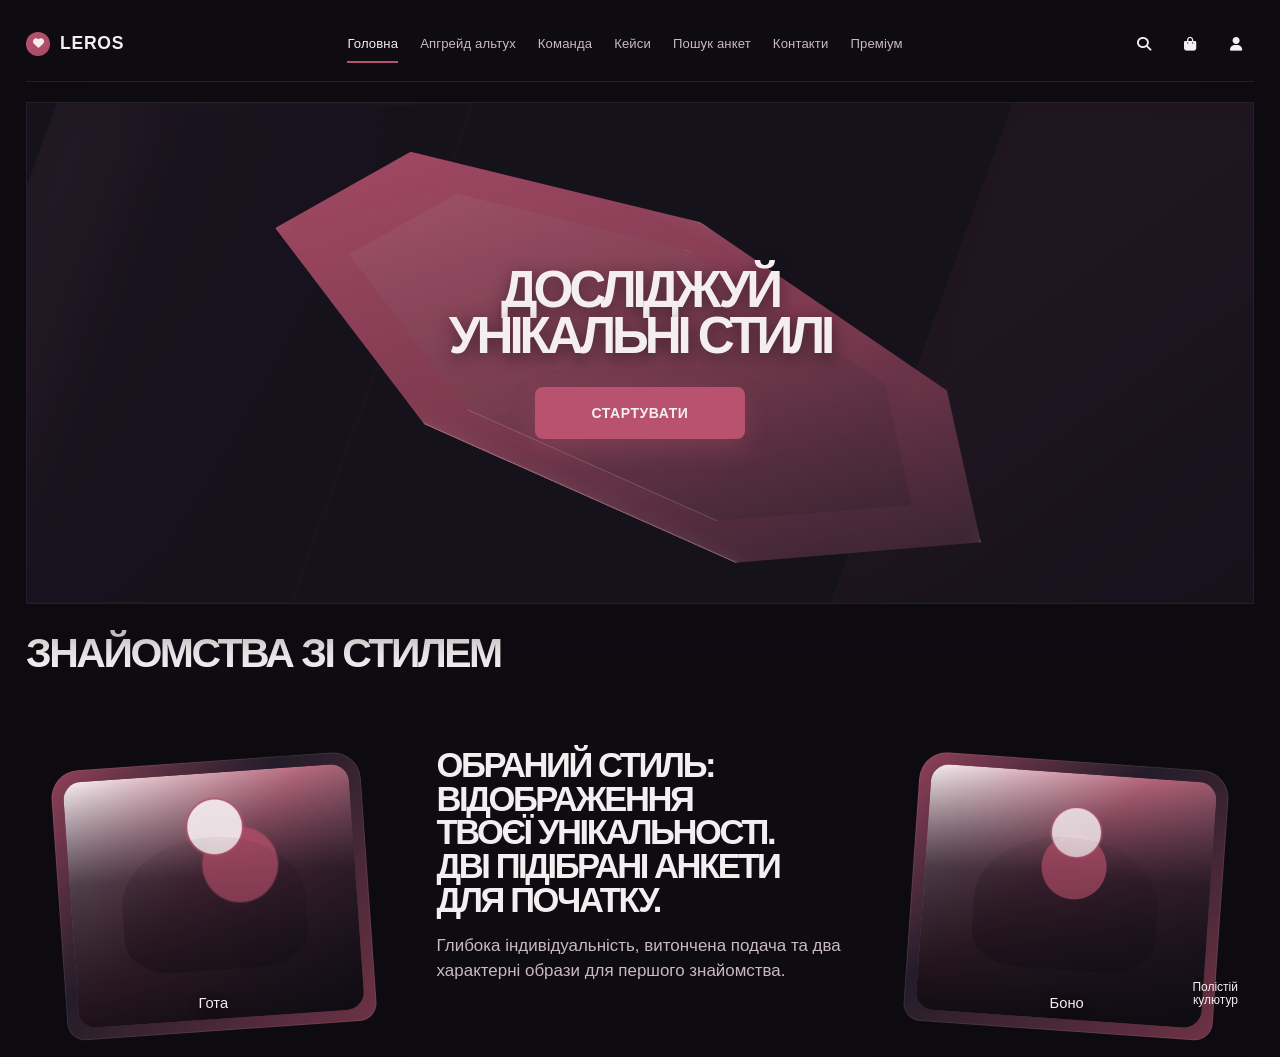
==== commit 8903da45: "server creategui" ====
--- a/pages/index.html
+++ b/pages/index.html
@@ -19,7 +19,7 @@
             <nav class="main-nav" aria-label="Основна навігація">
                 <a href="index.html" class="active">Головна</a>
                 <a href="altu-case.html">Апгрейд альтух</a>
-                <a href="index.html">Команда</a>
+                <a href="team.html">Команда</a>
                 <a href="altu-case.html">Кейси</a>
                 <a href="altu-case.html">Пошук анкет</a>
                 <a href="index.html">Контакти</a>
--- a/pages/style.css
+++ b/pages/style.css
@@ -129,6 +129,17 @@
     gap: 10px;
 }
 
+.tools .tool-btn {
+    border-color: transparent;
+    background: transparent;
+}
+
+.tools .tool-btn:hover {
+    border-color: transparent;
+    background: transparent;
+    color: var(--dusty-pink);
+}
+
 .home-main {
     padding-top: 20px;
 }
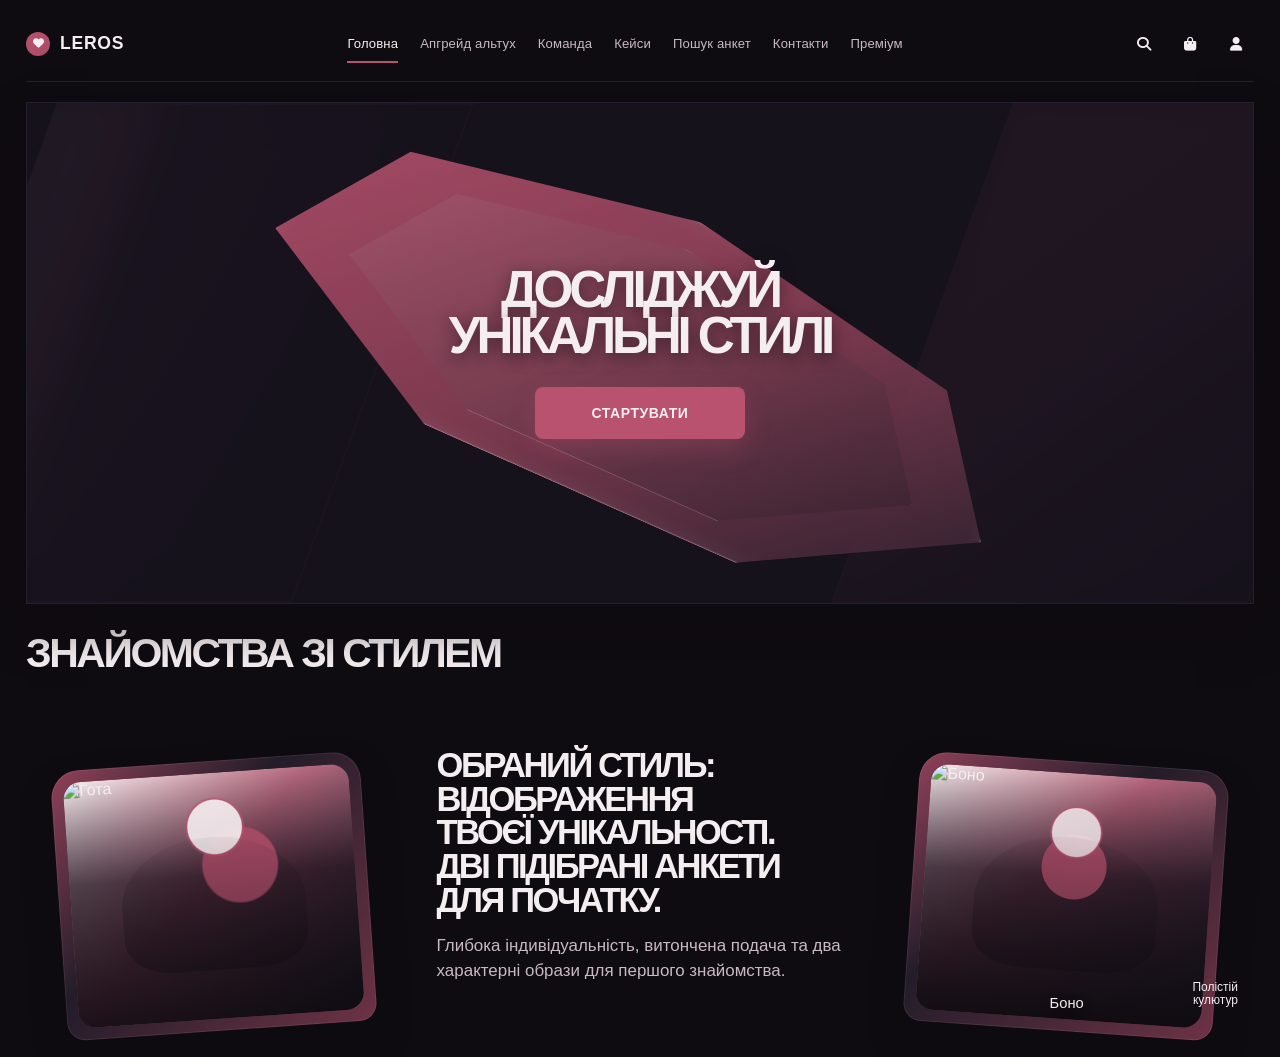
==== commit f6ab2928: "photos" ====
--- a/pages/index.html
+++ b/pages/index.html
@@ -19,9 +19,9 @@
             <nav class="main-nav" aria-label="Основна навігація">
                 <a href="index.html" class="active">Головна</a>
                 <a href="altu-case.html">Апгрейд альтух</a>
-                <a href="team.html">Команда</a>
+                <a href="index.html">Команда</a>
                 <a href="altu-case.html">Кейси</a>
-                <a href="altu-case.html">Пошук анкет</a>
+                <a href="./search/search.html">Пошук анкет</a>
                 <a href="index.html">Контакти</a>
                 <a href="index.html">Преміум</a>
             </nav>
@@ -48,9 +48,12 @@
                 <div class="feature-row">
                     <article class="card-portrait left-card">
                         <div class="portrait-frame">
-                            <div class="portrait-inner portrait-one"></div>
+                            <div class="portrait-inner portrait-one" style="width: 100%; height: 100%; overflow: hidden;">
+                                <!-- Фото для Гота -->
+                                <img src="https://encrypted-tbn0.gstatic.com/images?q=tbn:ANd9GcTaqKXvda5Kas5PeRxUqp39WTiLuwY7DyTCJTAMskChosrcXhT6pKJASwHr&s=10" alt="Гота" style="width: 100%; height: 100%; object-fit: cover; object-position: center 20%; display: block;">
+                            </div>
                         </div>
-                        <div class="portrait-tag">Гота</div>
+                        <div class="portrait-tag"></div>
                     </article>
 
                     <article class="feature-copy">
@@ -60,7 +63,10 @@
 
                     <article class="card-portrait right-card">
                         <div class="portrait-frame">
-                            <div class="portrait-inner portrait-two"></div>
+                            <div class="portrait-inner portrait-two" style="width: 100%; height: 100%; overflow: hidden;">
+                                <!-- Встав своє фото для Боно в src -->
+                                <img src="https://i.pinimg.com/736x/11/68/65/116865614a9368b97079b1198153176b.jpg" alt="Боно" style="width: 100%; height: 100%; object-fit: cover; object-position: center 20%; display: block;">
+                            </div>
                         </div>
                         <div class="portrait-tag">Боно</div>
                         <div class="portrait-subtag">Полістій<br>кулютур</div>
@@ -70,4 +76,4 @@
         </main>
     </div>
 </body>
-</html>
+</html>
